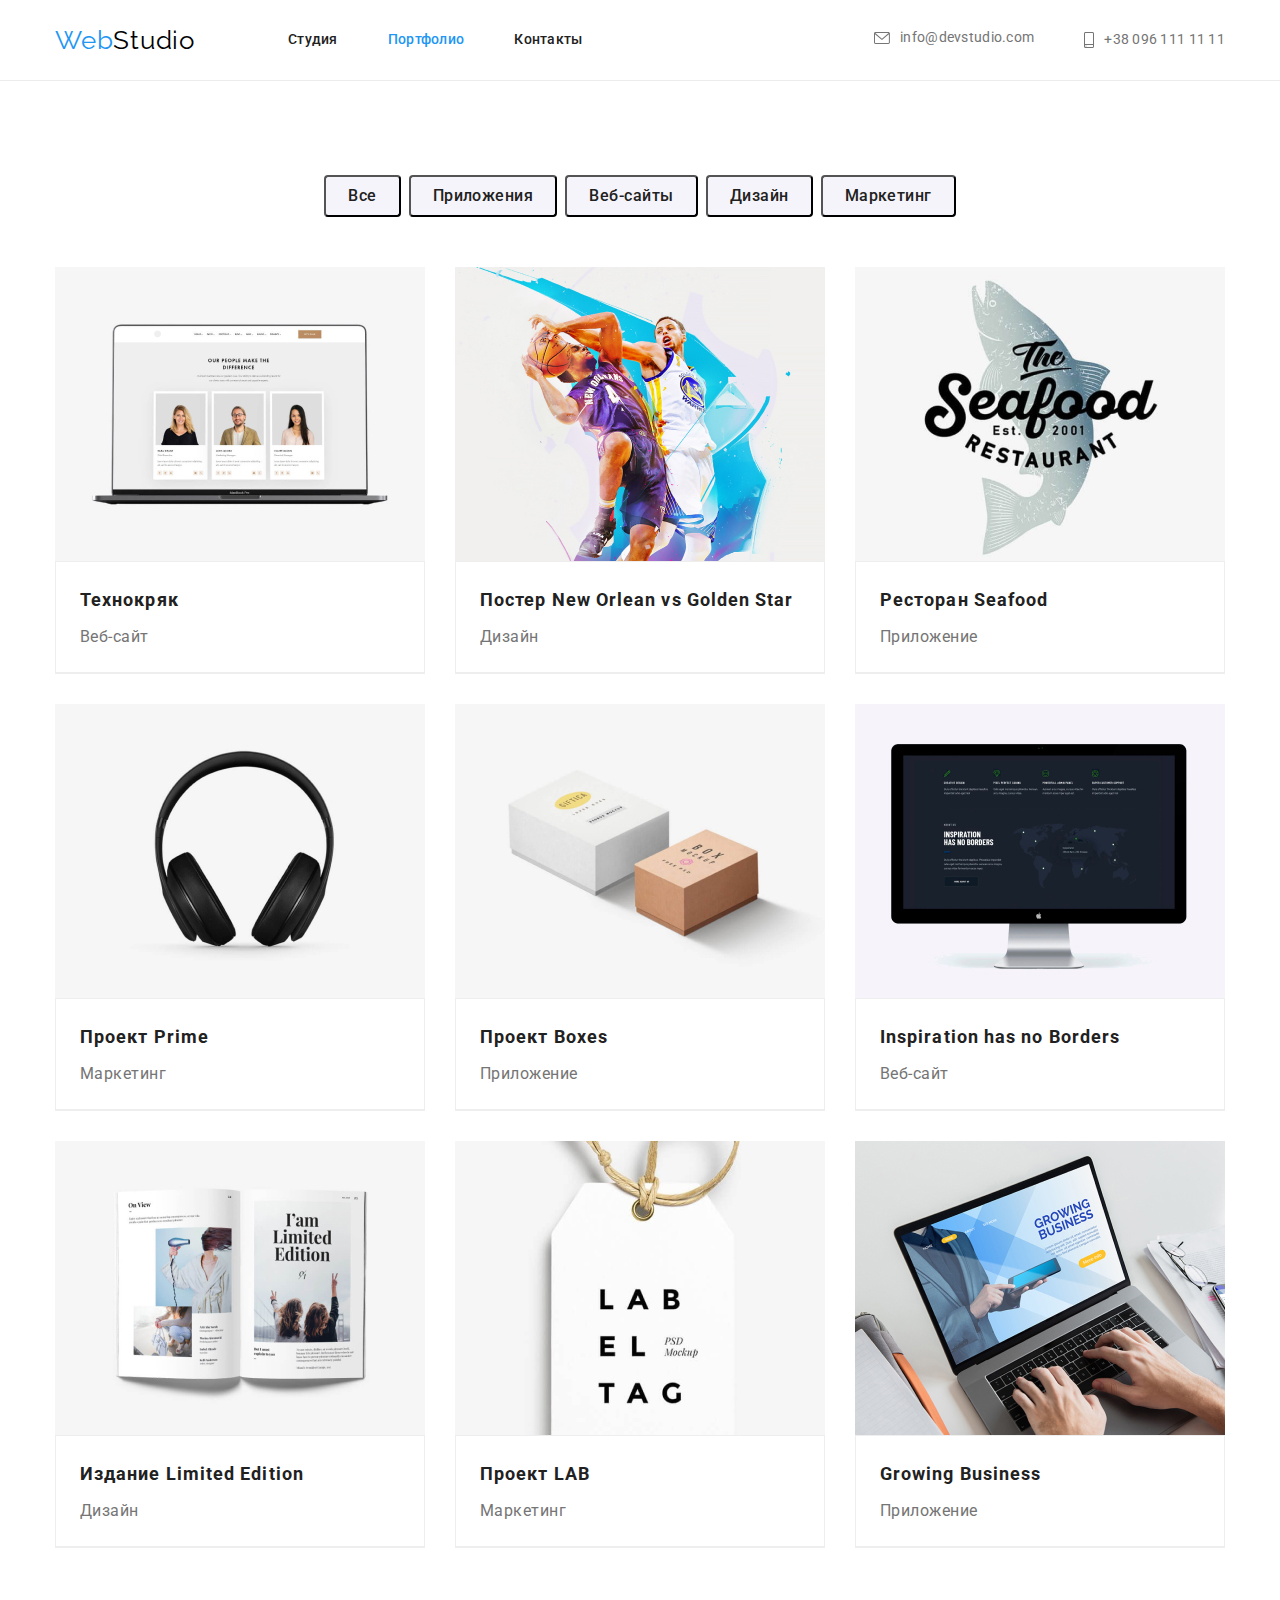
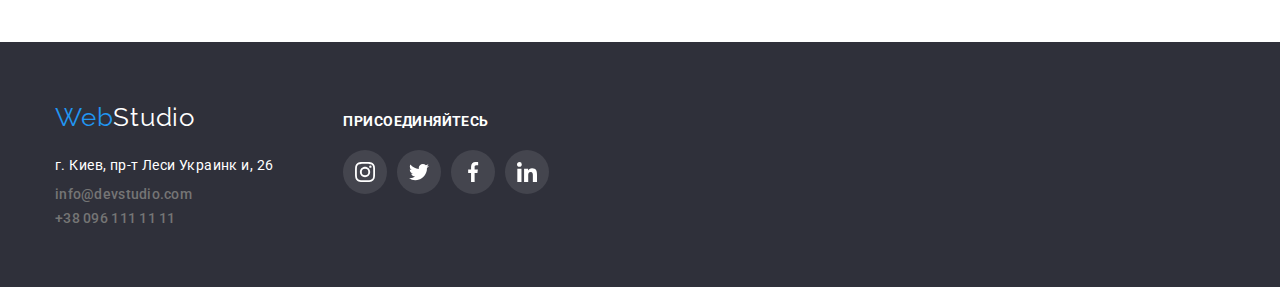
==== portfolio.html @ 0020888b "hw4 done (need to verify)" ====
<!DOCTYPE html>
<html lang="en">
  <head>
    <meta charset="UTF-8" />
    <meta http-equiv="X-UA-Compatible" content="IE=edge" />
    <meta name="viewport" content="width=device-width, initial-scale=1.0" />
    <title>Портфолио</title>
    <link rel="preconnect" href="https://fonts.googleapis.com" />
    <link rel="preconnect" href="https://fonts.gstatic.com" crossorigin />
    <link
      href="https://fonts.googleapis.com/css2?family=Raleway:wght@700&family=Roboto:wght@400;500;700;900&display=swap"
      rel="stylesheet"
    />
    <link
      rel="stylesheet"
      href="https://cdnjs.cloudflare.com/ajax/libs/modern-normalize/1.1.0/modern-normalize.min.css"
    />
    <link rel="stylesheet" href="./css/styles.css" />
  </head>
  <body>
    <header class="page-header">
      <div class="container">
        <div class="page-header-wrap">
          <nav class="header-nav">
            <a class="logo-blue" href="./index.html">Web<span class="logo-black">Studio</span></a>
            <ul class="site-nav">
              <li class="site-nav-item">
                <a class="site-nav-link" href="./index.html">Студия</a>
              </li>
              <li class="site-nav-item">
                <a class="site-nav-link current" href="./portfolio.html">Портфолио</a>
              </li>
              <li class="site-nav-item"><a class="site-nav-link" href="">Контакты</a></li>
            </ul>
          </nav>
          <ul class="contacts">
            <li class="contacts-item-header">
              <a class="contacts-link" href="mailto:info@devstudio.com"><svg class="mail-icon">
                <use href="./images/symbol-defs.svg#icon-envelope"></use>
              </svg>info@devstudio.com</a>
            </li>
            <li class="contacts-item-header">
              <a class="contacts-link" href="tel:+380961111111"><svg class="smartphone-icon">
                <use href="./images/symbol-defs.svg#icon-smartphone"></use>
              </svg>+38 096 111 11 11</a>
            </li>
          </ul>
        </div>
      </div>
    </header>
    <main>
      <section class="section">
        <div class="container">
          <h1 class="visually-hidden">Проекты WebStudio</h1>
          <ul class="filter">
            <li class="filter-item"><button type="button" class="filter-button">Все</button></li>
            <li class="filter-item">
              <button type="button" class="filter-button">Приложения</button>
            </li>
            <li class="filter-item">
              <button type="button" class="filter-button">Веб-сайты</button>
            </li>
            <li class="filter-item"><button type="button" class="filter-button">Дизайн</button></li>
            <li class="filter-item">
              <button type="button" class="filter-button">Маркетинг</button>
            </li>
          </ul>
          <ul class="projects-group">
            <a href="/">
            <li class="progect-box">
              <img src="./images/technokreck.jpg" alt="notebook" width="370" />
              <div class="project-title-box">
                <h2 class="progect-title">Технокряк</h2>
                <p class="project-text">Веб-сайт</p>
              </div>
            </li>
            </a>
            <a href="/">
            <li class="progect-box">
              <img
                src="./images/New-Orlean-vs-Golden-Star.jpg"
                alt="two men playing basketball"
                width="370"
              />
              <div class="project-title-box">
                <h2 class="progect-title">Постер New Orlean vs Golden Star</h2>
                <p class="project-text">Дизайн</p>
              </div>
            </li>
            </a>
            <a href="/">
            <li class="progect-box">
              <img src="./images/Seafood.jpg" alt="restaurant logo" width="370" />
              <div class="project-title-box">
                <h2 class="progect-title">Ресторан Seafood</h2>
                <p class="project-text">Приложение</p>
              </div>
            </li>
          </a>
          <a href="/">
            <li class="progect-box">
              <img src="./images/Prime.jpg" alt="headphone" width="370" />
              <div class="project-title-box">
                <h2 class="progect-title">Проект Prime</h2>
                <p class="project-text">Маркетинг</p>
              </div>
            </li>
          </a>
          <a href="/">
            <li class="progect-box">
              <img src="./images/Boxes.jpg" alt="two boxes" width="370" />
              <div class="project-title-box">
                <h2 class="progect-title">Проект Boxes</h2>
                <p class="project-text">Приложение</p>
              </div>
            </li>
            </a>
            <a href="/">
            <li class="progect-box">
              <img src="./images/Inspiration-has-no-Borders.jpg" alt="monitor" width="370" />
              <div class="project-title-box">
                <h2 class="progect-title">Inspiration has no Borders</h2>
                <p class="project-text">Веб-сайт</p>
              </div>
            </li>
            </a>
            <a href="/">
            <li class="progect-box">
              <img src="./images/Limited-Edition.jpg" alt="open book" width="370" />
              <div class="project-title-box">
                <h2 class="progect-title">Издание Limited Edition</h2>
                <p class="project-text">Дизайн</p>
              </div>
            </li>
            </a>
            <a href="/">
            <li class="progect-box">
              <img src="./images/LAB.jpg" alt="tag with the inscription" width="370" />
              <div class="project-title-box">
                <h2 class="progect-title">Проект LAB</h2>
                <p class="project-text">Маркетинг</p>
              </div>
            </li>
            </a>
            <a href="/">
            <li class="progect-box">
              <img src="./images/Growing-Business.jpg" alt="man working on laptop" width="370" />
              <div class="project-title-box">
                <h2 class="progect-title">Growing Business</h2>
                <p class="project-text">Приложение</p>
              </div>
            </li>
            </a>
          </ul>
        </div>
      </section>
    </main>
    <footer class="footer">
      <div class="container footer-box">
        <div class="footer-block">
          <a class="logo-blue" href="./index.html">Web<span class="logo-white">Studio</span></a>
          <address class="address-footer">
            <ul>
              <li class="address">
                <a
                  class="physical-address"
                  href="https://goo.gl/maps/qtffMmHQQ2Dqw3Dh6"
                  target="blank"
                  >г. Киев, пр-т Леси Украинк и, 26</a
                >
              </li>
              <li class="contacts-item">
                <a class="contacts-link-footer" href="mailto:info@devstudio.com"
                  >info@devstudio.com</a
                >
              </li>
              <li class="contacts-item">
                <a class="contacts-link-footer" href="tel:+380961111111">+38 096 111 11 11</a>
              </li>
            </ul>
          </address>
        </div>
        <div class="join-box">
          <p class="join-text">ПРИСОЕДИНЯЙТЕСЬ</p>
          <ul class="actions">
            <li class="footer-social-box">
              <a class="footer-social-link" href="/">
              <svg class="social-icon" width="20px" height="20px">
                <use href="../images/symbol-defs.svg#icon-instagram-2"></use>
              </svg>
            </a>
            </li>
          <li class="footer-social-box">
              <a class="footer-social-link" href="/">
              <svg class="social-icon" width="20px" height="20px">
                <use href="../images/symbol-defs.svg#icon-twitter-1"></use>
              </svg>
            </a>
            </li> 
          <li class="footer-social-box">
              <a class="footer-social-link" href="/">
              <svg class="social-icon" width="20px" height="20px">
                <use href="../images/symbol-defs.svg#icon-facebook-1"></use>
              </svg>
            </a>
            </li>
          <li class="footer-social-box">
              <a class="footer-social-link" href="/">
              <svg class="social-icon" width="20px" height="20px">
                <use href="../images/symbol-defs.svg#icon-linkedin-1"></use>
              </svg>
            </a>
            </li>
          </ul>
        </div>
      </div>
    </footer>
  </body>
</html>
---- css/styles.css ----
:root {
  --primary-background-color: #ffffff;
  --hero-gackground-color: #2f303a;
  --primary-text-color: #212121;
  --secondary-text-color: #757575;
  --tertiary-text-color: #ffffff;
  --logo-secondary-color: #000000;
  --accent-color: #2196f3;
  --button-background-color: #f5f4fa;
  --footer-background-color: #2f303a;
}

body {
  font-family: 'Roboto', sans-serif;
  font-size: 14px;
  line-height: 1.71;
  letter-spacing: 0.03em;
  background-color: var(--primary-background-color);
  color: var(--primary-text-color);
}

h1,
h2,
h3,
h4,
p,
ul {
  margin: 0;
}

ul {
  list-style: none;
  padding: 0;
}

a {
  text-decoration: none;
}

img {
  display: block;
  max-width: 100%;
  height: auto;
}

.visually-hidden {
  position: absolute;
  clip: rect(0 0 0 0);
  width: 1px;
  height: 1px;
  margin: -1px;
  border: 0;
  padding: 0;
  overflow: hidden;
}

.section {
  padding: 94px 0px;
}

.container {
  width: 1200px;
  padding-left: 15px;
  padding-right: 15px;
  margin-left: auto;
  margin-right: auto;
}

.title {
  font-size: 36px;
  line-height: 1.16;
  letter-spacing: 0.03em;
  text-align: center;

  margin: 0px 0px 50px 0px;
}

/* Header */

.page-header {
  background: #ffffff;
  border-bottom: 1px solid #ececec;
}

.page-header-wrap {
  display: flex;
  align-items: center;
  justify-content: space-between;
}

.header-nav {
  display: flex;
  align-items: center;
}

/* logo */
.logo-blue {
  color: var(--accent-color);

  font-family: 'Raleway', sans-serif;
  font-size: 26px;
  line-height: 1.19;
  letter-spacing: 0.03em;

  outline: none;
  display: inline-block;
}

.logo-black {
  font-family: 'Raleway', sans-serif;
  color: var(--logo-secondary-color);
  font-size: 26px;
  line-height: 1.19;
  letter-spacing: 0.03em;
}

.logo-white {
  font-family: 'Raleway', sans-serif;
  color: var(--tertiary-text-color);
  font-size: 26px;
  line-height: 1.19;
  letter-spacing: 0.03em;
}

/* nav links */

.site-nav {
  display: flex;
  margin-left: 93px;
}

.site-nav-item {
  font-weight: 500;
  font-size: 14px;
  line-height: 1.14;
  letter-spacing: 0.02em;
  color: var(--primary-text-color);
}

.site-nav-item:not(:first-child) {
  margin-left: 50px;
}

.site-nav-link {
  display: block;
  font-weight: 500;
  font-size: 14px;
  line-height: 1.14;
  letter-spacing: 0.02em;
  color: var(--primary-text-color);
  padding: 32px 0;
}

.current {
  color: var(--accent-color);
}

.site-nav-link:hover,
.site-nav-link:focus {
  color: var(--accent-color);
}

.contacts {
  display: flex;

  color: var(--tertiary-text-color);
}

.contacts-item {
  color: var(--secondary-text-color);
  font-style: normal;
  font-weight: 500;
  font-size: 14px;
  line-height: 1.14;
  letter-spacing: 0.02em;
}


.contacts-item-header:not(:first-child) {
  margin-left: 50px;
}

.mail-icon {
  width: 16px;
  height: 12px;
  margin-right: 10px;
  fill: currentColor;
}

.smartphone-icon {
  width: 10px;
  height: 16px;
  margin-right: 10px;
  fill: currentColor;
}

.contacts-link {
  color: var(--secondary-text-color);
  padding: 32px 0;
  font-size: 14px;
  line-height: 1.4px;
  letter-spacing: 0.02em;
  display: flex;
  align-items: center;
}

.contacts-link:hover,
.contacts-link:focus {
  color: var(--accent-color);
}

.mail-icon:hover 
.mail-icon:focus {
  fill: var(--accent-color);
}

.smartphone-icon:hover 
.smartphone-icon:focus {
  fill: var(--accent-color);
}

/* hero */
.hero {
  padding: 200px 0;
  background: var(--hero-gackground-color);
  text-align: center;
}

.overlay {
  min-width: 1600px;
  min-height: 600px;
  margin-left: auto;
  margin-right: auto;
  background-image: linear-gradient(to right, rgba(47, 48, 58, 0.4), rgba(47, 48, 58, 0.4)),
  url(../images/hero-img.jpg);
  background-repeat: no-repeat;
  background-position: center;
  background-size: cover;
}

.hero-title {
  width: 696px;
  margin: 0 auto;
  font-weight: 900;
  font-size: 44px;
  line-height: 1.36;
  letter-spacing: 0.06em;
  text-transform: uppercase;
  color: var(--tertiary-text-color);
}

.hero-button {
  font-size: 16px;
  line-height: 1.87;

  color: var(--tertiary-text-color);
  background: var(--accent-color);

  cursor: pointer;
  box-shadow: 0px 4px 4px rgba(0, 0, 0, 0.15);

  border-radius: 4px;
  padding: 10px 32px;
  margin-top: 30px;
}

/* benefits */

.benefits {
  display: flex;
}

.benefits-list {
  width: 270px;
}

.benefits-list:not(:last-child) {
  margin-right: 30px;
}

.benefits-box {
  display: flex;
  align-items: center;
  justify-content: center;
  margin-bottom: 30px;
  width: 270px;
  height: 120px;
  background-color: #f5f4fa;
  border-radius: 4px;
}

.benefits-description {
  font-weight: bold;
  font-size: 14px;
  line-height: 0.87;
  letter-spacing: 0.03em;
  margin: 0px 0px 10px 0px;
}

.benefits-text {
  font-size: 14px;
  line-height: 1.71;
  letter-spacing: 0.03em;
  color: var(--secondary-text-color);
}

/* What we do */

.work {
  margin: 0px 0px 50px 0px;
  font-size: 36px;
  line-height: 1.16;
  letter-spacing: 0.03em;
  text-align: center;
}
.work-list {
  display: flex;
  justify-content: space-between;
}

.work-section {
  padding-top: 0;
}

/* our team */
.team-section {
  background-color: #f5f4fa;
}

.our-team-group {
  display: flex;
}

.our-team-item {
  background: #ffffff;
  box-shadow: 0px 1px 3px rgba(0, 0, 0, 0.12), 0px 1px 1px rgba(0, 0, 0, 0.14),
   0px 2px 1px rgba(0, 0, 0, 0.2);
  border-radius: 0px 0px 4px 4px;
}

.our-team-item:not(:last-child) {
  margin-right: 30px;
}

.our-team-name {
  font-size: 16px;
  line-height: 1.18;
  letter-spacing: 0.03em;
  margin: 0px 0px 10px 0px;
}

.our-team-text {
  font-size: 16px;
  line-height: 1.18;
  letter-spacing: 0.03em;
  color: var(--secondary-text-color);
}

.team-box {
  padding: 30px 0;
  text-align: center;
}

.social-net {
  display: flex;
  justify-content: center;
  width: 270px;
  margin-top: 16px;
}

.social-thumb {
  width: 44px;
  height: 44px;
}

.social-thumb + .social-thumb {
  margin-left: 10px;
}

 

.team-social-link {
width: 100%;
height: 100%;
border-radius: 50%;
display: flex;
align-items: center;
justify-content: center;
color: #AFB1B8;
}

.team-social-link {
  fill: currentColor;
}

.team-social-link:hover, 
.team-social-link:focus {
fill: #FFFFFF;
background-color: var(--accent-color);



}

.team-social-icon {
  fill: #AFB1B8;
}


/* WebStudio's projects */

.filter {
  display: flex;
  margin-bottom: 50px;
  justify-content: center;
}

.filter-button {
  font-weight: 500;
  font-size: 16px;
  line-height: 1.62;
  letter-spacing: 0.03em;

  background-color: var(--button-background-color);
  color: var(--primary-text-color);

  cursor: pointer;
  border-radius: 4px;
  padding: 6px 22px;
  
}

.filter-item:not(:last-child) {
  margin-right: 8px;
}

.filter-button:hover,
.filter-button:focus {
  background-color: var(--accent-color);
  font-weight: 500;
  font-size: 16px;
  line-height: 1.62;
  letter-spacing: 0.03em;
  color: var(--tertiary-text-color);
  box-shadow: 0px 3px 1px rgba(0, 0, 0, 0.1), 0px 1px 2px rgba(0, 0, 0, 0.08), 0px 2px 2px rgba(0, 0, 0, 0.12);
}

.projects-group {
  display: flex;
  flex-wrap: wrap;
  margin: -15px;
}


.progect-box:focus, .progect-box:hover {
  box-shadow: 0px 1px 1px rgba(0, 0, 0, 0.12), 0px 4px 4px rgba(0, 0, 0, 0.06), 1px 4px 6px rgba(0, 0, 0, 0.16);
}

.progect-box {
  margin: 15px;
  border-bottom: 1px solid #eeeeee;
}

.progect-title {
  font-size: 18px;
  line-height: 2;
  letter-spacing: 0.06em;

  color: var(--primary-text-color);

  margin-bottom: 4px;
}

.project-title-box {
  padding: 20px 24px;
  border: 1px solid #eeeeee;
}

.project-text {
  font-size: 16px;
  line-height: 1.87;
  letter-spacing: 0.03em;
  color: var(--secondary-text-color);
}

/* Clients */

.clients-title {
  font-size: 36px;
  line-height: 1.16;
  text-align: center;
  letter-spacing: 0.03em;
}

.actions {
  display: flex;
  justify-content: space-between;
  margin-top: 20px;
}

.button-icon-link  {
  width: 170px;
  height: 92px;
  border: 1px solid #afb1b8;
  border-radius: 4px;
  display: flex;
  align-items: center;
  justify-content: center;
  fill: #AFB1B8;
}

.button-icon-link:hover,
.button-icon-link:focus {
  border-color: var(--accent-color);
}

.client-logo {
  width: 100%;
  height: 100%;
  padding: 16px 32px
}

.client-logo:hover,
.client-logo:focus {
 fill: var(--accent-color);
}

/* footer */

.footer {
  padding: 60px 0;
  background: var(--footer-background-color);
}

.address-footer {
  margin-top: 20px;
}

.physical-address {
  font-style: normal;
  font-size: 14px;
  line-height: 1.71;
  letter-spacing: 0.03em;
  color: var(--tertiary-text-color);
}

.address {
  margin: 0px 0px 9px 0px;
}

.contacts-item:not(:last-child) {
  margin: 0px 0px 9px 0px;
}

.physical-address:hover,
.physical-address:focus {
  color: var(--accent-color);
}

.contacts-link-footer {
  margin-bottom: 9px;
  color: var(--secondary-text-color);
}

.contacts-link-footer:hover,
.contacts-link-footer:focus {
  color: var(--accent-color);
}

.footer-block {
  display: block;
}

.footer-box {
  display: flex;
  align-items: baseline;
}

.join-box {
  margin-left: 70px;
}

.join-text {
  font-weight: 700;
  font-size: 14px;
  line-height: 1.14;
  letter-spacing: 0.03em;
  text-transform: uppercase;
  color: #ffffff;
}

.social-icon {
  fill: #ffffff;
}

.footer-social-box {
  width: 44px;
  height: 44px;
}

.footer-social-link {
  width: 100%;
  height: 100%;
  background: rgba(255, 255, 255, 0.1);
  border-radius: 50%;
  display: flex;
  align-items: center;
  justify-content: center;
  color: #ffffff;}

.footer-social-box + .footer-social-box {
  margin-left: 10px;
}


.footer-social-box:hover, 
.footer-social-box:focus {
  background: var(--accent-color);
  border-radius: 50%;
}



/* .social-icon {
  fill: #FFFFFF;
  display: flex;
} */
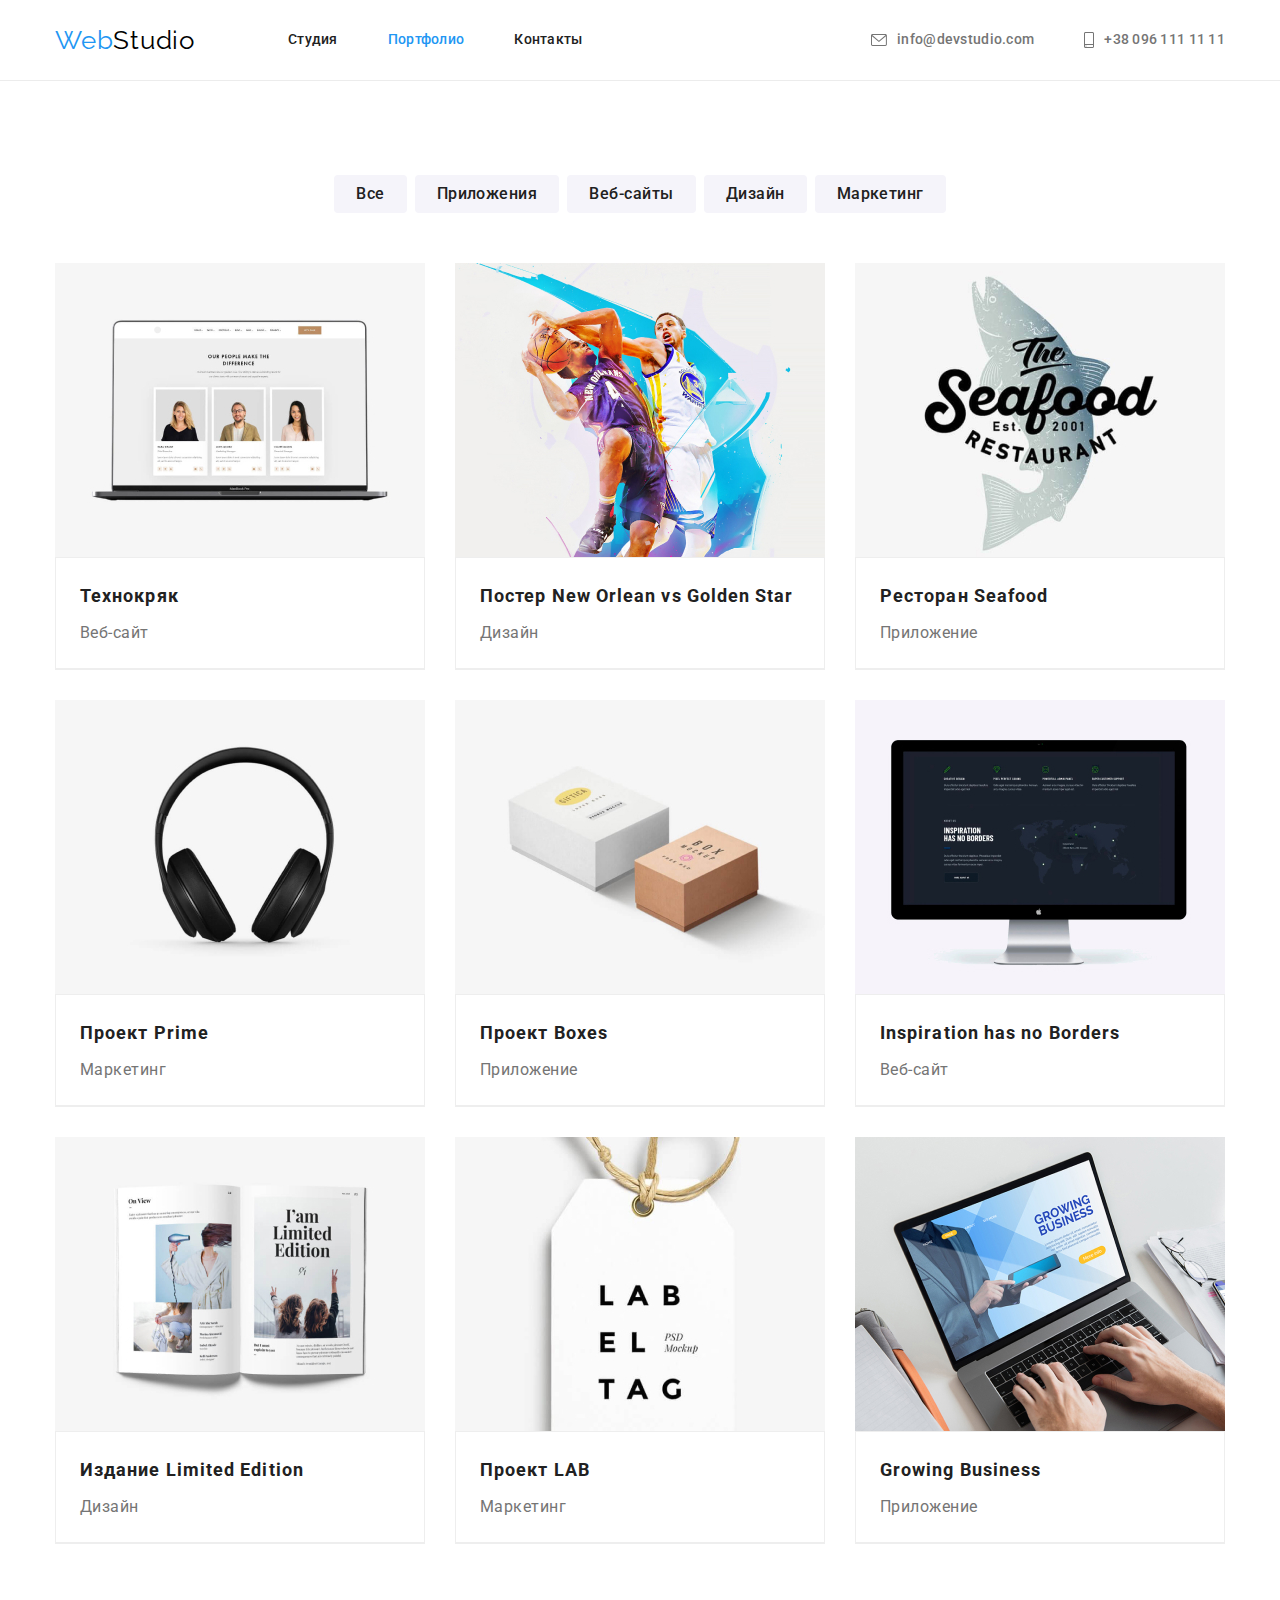
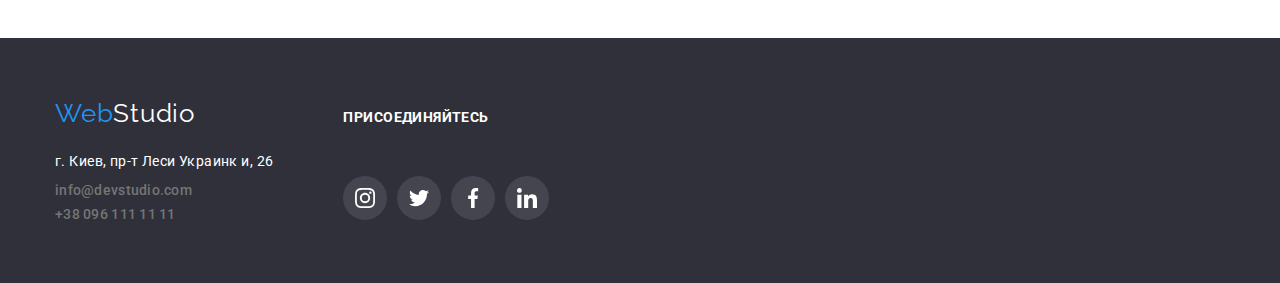
==== commit 71efddad: "1" ====
--- a/portfolio.html
+++ b/portfolio.html
@@ -66,7 +66,7 @@
             </li>
           </ul>
           <ul class="projects-group">
-            <a href="/">
+            <a class="project-link" href="/">
             <li class="progect-box">
               <img src="./images/technokreck.jpg" alt="notebook" width="370" />
               <div class="project-title-box">
@@ -74,8 +74,8 @@
                 <p class="project-text">Веб-сайт</p>
               </div>
             </li>
-            </a>
-            <a href="/">
+          </a>
+            <a class="project-link" href="/">
             <li class="progect-box">
               <img
                 src="./images/New-Orlean-vs-Golden-Star.jpg"
@@ -88,7 +88,7 @@
               </div>
             </li>
             </a>
-            <a href="/">
+            <a class="project-link" href="/">
             <li class="progect-box">
               <img src="./images/Seafood.jpg" alt="restaurant logo" width="370" />
               <div class="project-title-box">
@@ -97,7 +97,7 @@
               </div>
             </li>
           </a>
-          <a href="/">
+          <a class="project-link" href="/">
             <li class="progect-box">
               <img src="./images/Prime.jpg" alt="headphone" width="370" />
               <div class="project-title-box">
@@ -106,7 +106,7 @@
               </div>
             </li>
           </a>
-          <a href="/">
+          <a class="project-link" href="/">
             <li class="progect-box">
               <img src="./images/Boxes.jpg" alt="two boxes" width="370" />
               <div class="project-title-box">
@@ -115,7 +115,7 @@
               </div>
             </li>
             </a>
-            <a href="/">
+            <a class="project-link" href="/">
             <li class="progect-box">
               <img src="./images/Inspiration-has-no-Borders.jpg" alt="monitor" width="370" />
               <div class="project-title-box">
@@ -124,7 +124,7 @@
               </div>
             </li>
             </a>
-            <a href="/">
+            <a class="project-link" href="/">
             <li class="progect-box">
               <img src="./images/Limited-Edition.jpg" alt="open book" width="370" />
               <div class="project-title-box">
@@ -133,7 +133,7 @@
               </div>
             </li>
             </a>
-            <a href="/">
+            <a class="project-link" href="/">
             <li class="progect-box">
               <img src="./images/LAB.jpg" alt="tag with the inscription" width="370" />
               <div class="project-title-box">
@@ -142,7 +142,7 @@
               </div>
             </li>
             </a>
-            <a href="/">
+            <a class="project-link" href="/">
             <li class="progect-box">
               <img src="./images/Growing-Business.jpg" alt="man working on laptop" width="370" />
               <div class="project-title-box">
@@ -186,28 +186,28 @@
             <li class="footer-social-box">
               <a class="footer-social-link" href="/">
               <svg class="social-icon" width="20px" height="20px">
-                <use href="../images/symbol-defs.svg#icon-instagram-2"></use>
+                <use href="./images/symbol-defs.svg#icon-instagram-2"></use>
               </svg>
             </a>
             </li>
           <li class="footer-social-box">
               <a class="footer-social-link" href="/">
               <svg class="social-icon" width="20px" height="20px">
-                <use href="../images/symbol-defs.svg#icon-twitter-1"></use>
+                <use href="./images/symbol-defs.svg#icon-twitter-1"></use>
               </svg>
             </a>
             </li> 
           <li class="footer-social-box">
               <a class="footer-social-link" href="/">
               <svg class="social-icon" width="20px" height="20px">
-                <use href="../images/symbol-defs.svg#icon-facebook-1"></use>
+                <use href="./images/symbol-defs.svg#icon-facebook-1"></use>
               </svg>
             </a>
             </li>
           <li class="footer-social-box">
               <a class="footer-social-link" href="/">
               <svg class="social-icon" width="20px" height="20px">
-                <use href="../images/symbol-defs.svg#icon-linkedin-1"></use>
+                <use href="./images/symbol-defs.svg#icon-linkedin-1"></use>
               </svg>
             </a>
             </li>
--- a/css/styles.css
+++ b/css/styles.css
@@ -162,7 +162,7 @@
 
 .contacts {
   display: flex;
-
+align-items: center;
   color: var(--tertiary-text-color);
 }
 
@@ -202,6 +202,7 @@
   letter-spacing: 0.02em;
   display: flex;
   align-items: center;
+  font-weight: 500;
 }
 
 .contacts-link:hover,
@@ -227,7 +228,7 @@
 }
 
 .overlay {
-  min-width: 1600px;
+  max-width: 1600px;
   min-height: 600px;
   margin-left: auto;
   margin-right: auto;
@@ -416,6 +417,7 @@
 }
 
 .filter-button {
+  border: transparent;
   font-weight: 500;
   font-size: 16px;
   line-height: 1.62;
@@ -452,7 +454,8 @@
 }
 
 
-.progect-box:focus, .progect-box:hover {
+.project-link:focus, 
+.project-link:hover {
   box-shadow: 0px 1px 1px rgba(0, 0, 0, 0.12), 0px 4px 4px rgba(0, 0, 0, 0.06), 1px 4px 6px rgba(0, 0, 0, 0.16);
 }
 
@@ -495,7 +498,7 @@
 .actions {
   display: flex;
   justify-content: space-between;
-  margin-top: 20px;
+  margin-top: 50px;
 }
 
 .button-icon-link  {
@@ -512,18 +515,19 @@
 .button-icon-link:hover,
 .button-icon-link:focus {
   border-color: var(--accent-color);
-}
-
-.client-logo {
+  fill: var(--accent-color);
+}
+
+/* .client-logo {
   width: 100%;
   height: 100%;
   padding: 16px 32px
-}
-
-.client-logo:hover,
+} */
+
+/* .client-logo:hover,
 .client-logo:focus {
  fill: var(--accent-color);
-}
+} */
 
 /* footer */
 
@@ -591,6 +595,12 @@
 
 .social-icon {
   fill: #ffffff;
+}
+
+.actions-footer {
+  display: flex;
+  justify-content: space-between;
+  margin-top: 20px;
 }
 
 .footer-social-box {
@@ -613,8 +623,8 @@
 }
 
 
-.footer-social-box:hover, 
-.footer-social-box:focus {
+.footer-social-link:hover, 
+.footer-social-link:focus {
   background: var(--accent-color);
   border-radius: 50%;
 }
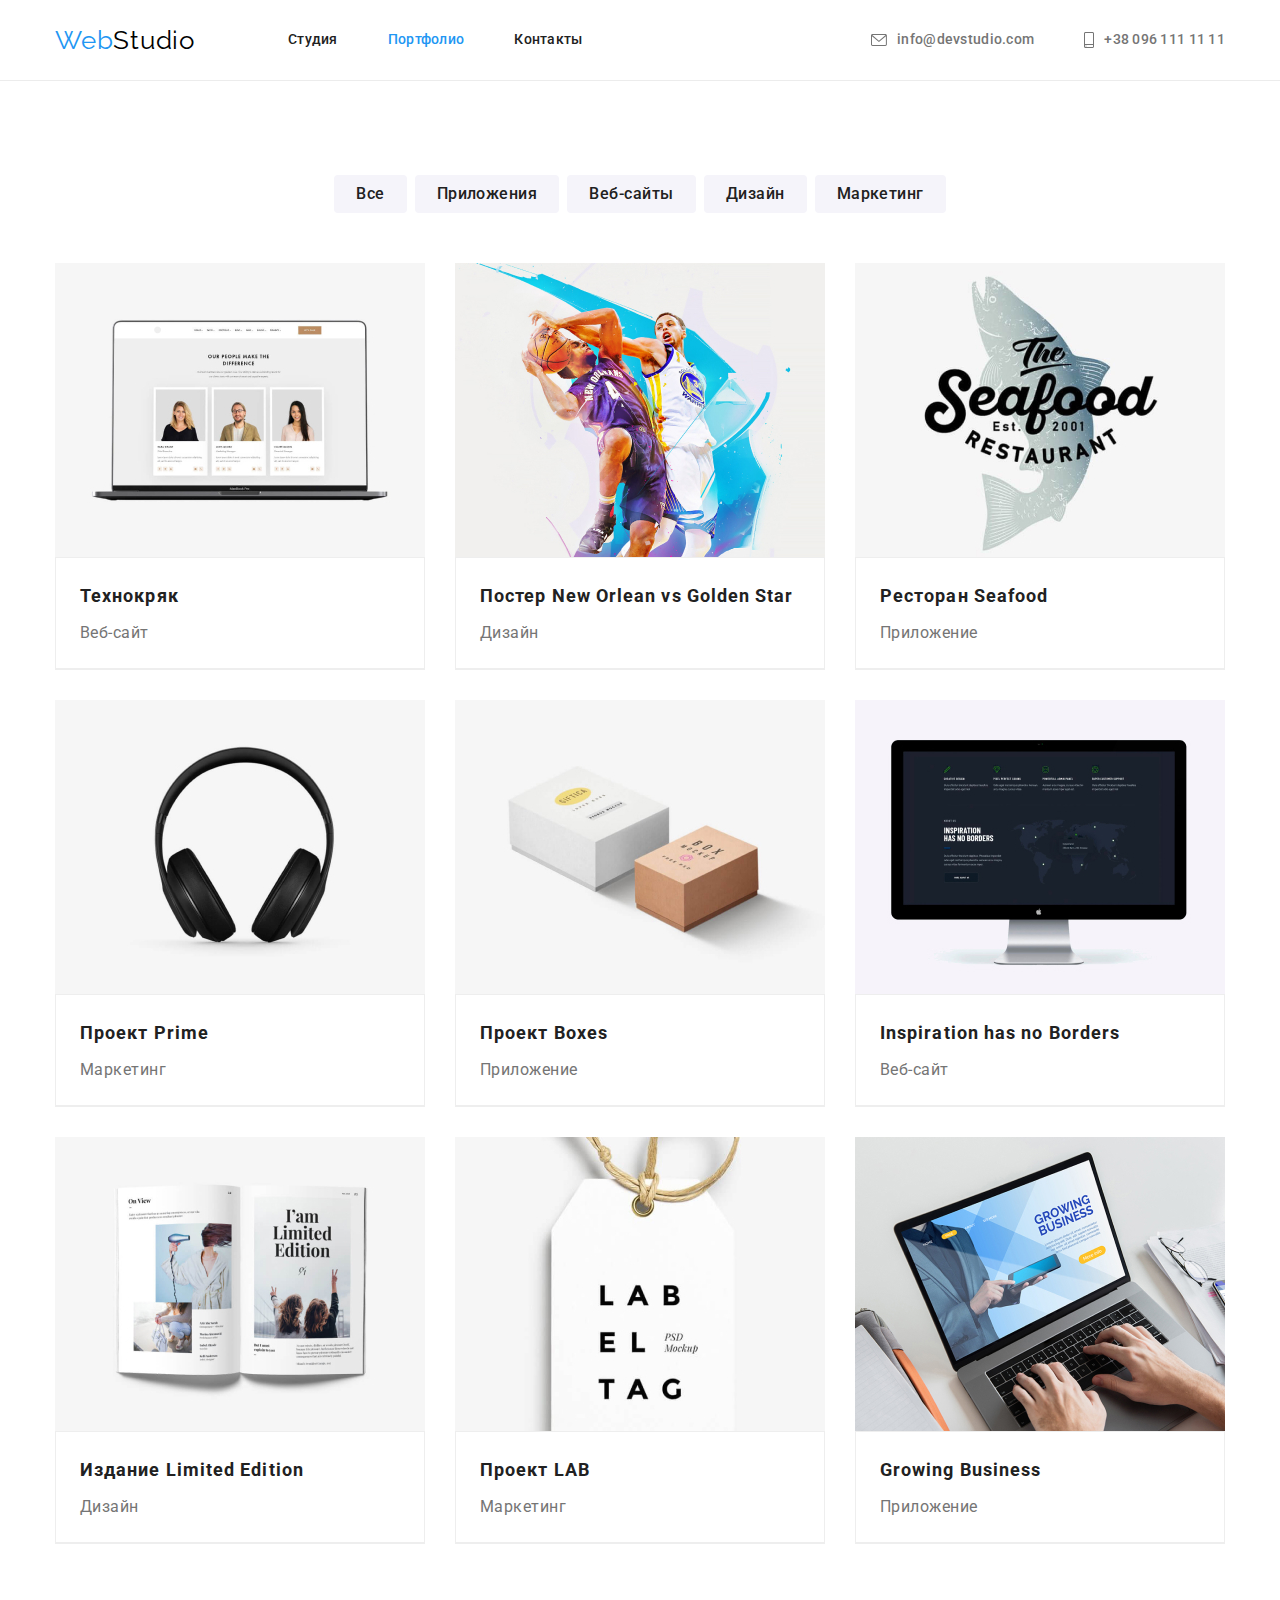
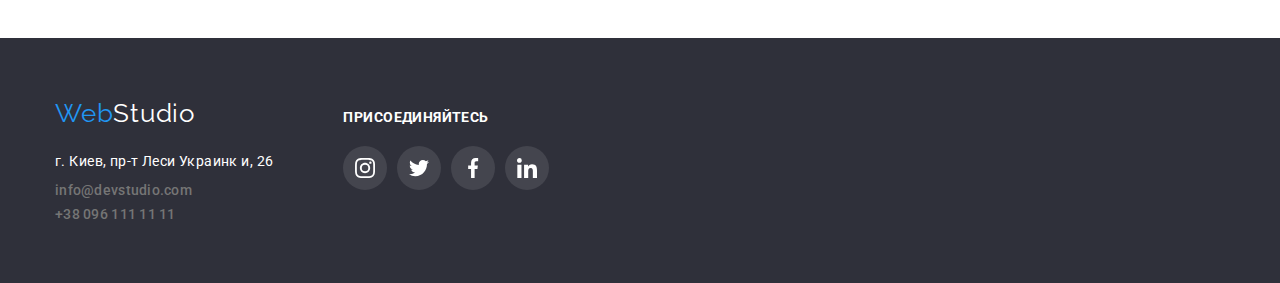
==== commit c63e8a23: "Merge branch 'main' of https://github.com/Vlad-Yavizhyn/goit-markup-hw-04" ====
--- a/portfolio.html
+++ b/portfolio.html
@@ -36,12 +36,12 @@
           <ul class="contacts">
             <li class="contacts-item-header">
               <a class="contacts-link" href="mailto:info@devstudio.com"><svg class="mail-icon">
-                <use href="./images/symbol-defs.svg#icon-envelope"></use>
+                <use href="./images/icons.svg#icon-envelope"></use>
               </svg>info@devstudio.com</a>
             </li>
             <li class="contacts-item-header">
               <a class="contacts-link" href="tel:+380961111111"><svg class="smartphone-icon">
-                <use href="./images/symbol-defs.svg#icon-smartphone"></use>
+                <use href="./images/icons.svg#icon-smartphone"></use>
               </svg>+38 096 111 11 11</a>
             </li>
           </ul>
@@ -68,6 +68,7 @@
           <ul class="projects-group">
             <a class="project-link" href="/">
             <li class="progect-box">
+              <a href="/">
               <img src="./images/technokreck.jpg" alt="notebook" width="370" />
               <div class="project-title-box">
                 <h2 class="progect-title">Технокряк</h2>
@@ -77,6 +78,7 @@
           </a>
             <a class="project-link" href="/">
             <li class="progect-box">
+              <a href="/">
               <img
                 src="./images/New-Orlean-vs-Golden-Star.jpg"
                 alt="two men playing basketball"
@@ -86,71 +88,75 @@
                 <h2 class="progect-title">Постер New Orlean vs Golden Star</h2>
                 <p class="project-text">Дизайн</p>
               </div>
-            </li>
-            </a>
-            <a class="project-link" href="/">
-            <li class="progect-box">
+            </a>
+            <a class="project-link" href="/">
+            <li class="progect-box">
+              <a href="/">
               <img src="./images/Seafood.jpg" alt="restaurant logo" width="370" />
               <div class="project-title-box">
                 <h2 class="progect-title">Ресторан Seafood</h2>
                 <p class="project-text">Приложение</p>
               </div>
+            </a>
             </li>
           </a>
           <a class="project-link" href="/">
             <li class="progect-box">
+              <a href="/">
               <img src="./images/Prime.jpg" alt="headphone" width="370" />
               <div class="project-title-box">
                 <h2 class="progect-title">Проект Prime</h2>
                 <p class="project-text">Маркетинг</p>
               </div>
+            </a>
             </li>
           </a>
           <a class="project-link" href="/">
             <li class="progect-box">
+              <a href="/">
               <img src="./images/Boxes.jpg" alt="two boxes" width="370" />
               <div class="project-title-box">
                 <h2 class="progect-title">Проект Boxes</h2>
                 <p class="project-text">Приложение</p>
               </div>
-            </li>
-            </a>
-            <a class="project-link" href="/">
-            <li class="progect-box">
+            </a>
+            <a class="project-link" href="/">
+            <li class="progect-box">
+              <a href="/">
               <img src="./images/Inspiration-has-no-Borders.jpg" alt="monitor" width="370" />
               <div class="project-title-box">
                 <h2 class="progect-title">Inspiration has no Borders</h2>
                 <p class="project-text">Веб-сайт</p>
               </div>
-            </li>
-            </a>
-            <a class="project-link" href="/">
-            <li class="progect-box">
+            </a>
+            <a class="project-link" href="/">
+            <li class="progect-box">
+              <a href="/">
               <img src="./images/Limited-Edition.jpg" alt="open book" width="370" />
               <div class="project-title-box">
                 <h2 class="progect-title">Издание Limited Edition</h2>
                 <p class="project-text">Дизайн</p>
               </div>
-            </li>
-            </a>
-            <a class="project-link" href="/">
-            <li class="progect-box">
+            </a>
+            <a class="project-link" href="/">
+            <li class="progect-box">
+              <a href="/">
               <img src="./images/LAB.jpg" alt="tag with the inscription" width="370" />
               <div class="project-title-box">
                 <h2 class="progect-title">Проект LAB</h2>
                 <p class="project-text">Маркетинг</p>
               </div>
-            </li>
-            </a>
-            <a class="project-link" href="/">
-            <li class="progect-box">
+            </a>
+            <a class="project-link" href="/">
+            <li class="progect-box">
+              <a href="/">
               <img src="./images/Growing-Business.jpg" alt="man working on laptop" width="370" />
               <div class="project-title-box">
                 <h2 class="progect-title">Growing Business</h2>
                 <p class="project-text">Приложение</p>
               </div>
-            </li>
-            </a>
+            </a>
+            </li>
           </ul>
         </div>
       </section>
@@ -182,32 +188,32 @@
         </div>
         <div class="join-box">
           <p class="join-text">ПРИСОЕДИНЯЙТЕСЬ</p>
-          <ul class="actions">
+          <ul class="actions-footer">
             <li class="footer-social-box">
               <a class="footer-social-link" href="/">
               <svg class="social-icon" width="20px" height="20px">
-                <use href="./images/symbol-defs.svg#icon-instagram-2"></use>
+                <use href="./images/icons.svg#icon-instagram-2"></use>
               </svg>
             </a>
             </li>
           <li class="footer-social-box">
               <a class="footer-social-link" href="/">
               <svg class="social-icon" width="20px" height="20px">
-                <use href="./images/symbol-defs.svg#icon-twitter-1"></use>
+                <use href="./images/icons.svg#icon-twitter-1"></use>
               </svg>
             </a>
             </li> 
           <li class="footer-social-box">
               <a class="footer-social-link" href="/">
               <svg class="social-icon" width="20px" height="20px">
-                <use href="./images/symbol-defs.svg#icon-facebook-1"></use>
+                <use href="./images/icons.svg#icon-facebook-1"></use>
               </svg>
             </a>
             </li>
           <li class="footer-social-box">
               <a class="footer-social-link" href="/">
               <svg class="social-icon" width="20px" height="20px">
-                <use href="./images/symbol-defs.svg#icon-linkedin-1"></use>
+                <use href="./images/icons.svg#icon-linkedin-1"></use>
               </svg>
             </a>
             </li>
--- a/css/styles.css
+++ b/css/styles.css
@@ -162,7 +162,7 @@
 
 .contacts {
   display: flex;
-align-items: center;
+  align-items: center;
   color: var(--tertiary-text-color);
 }
 
